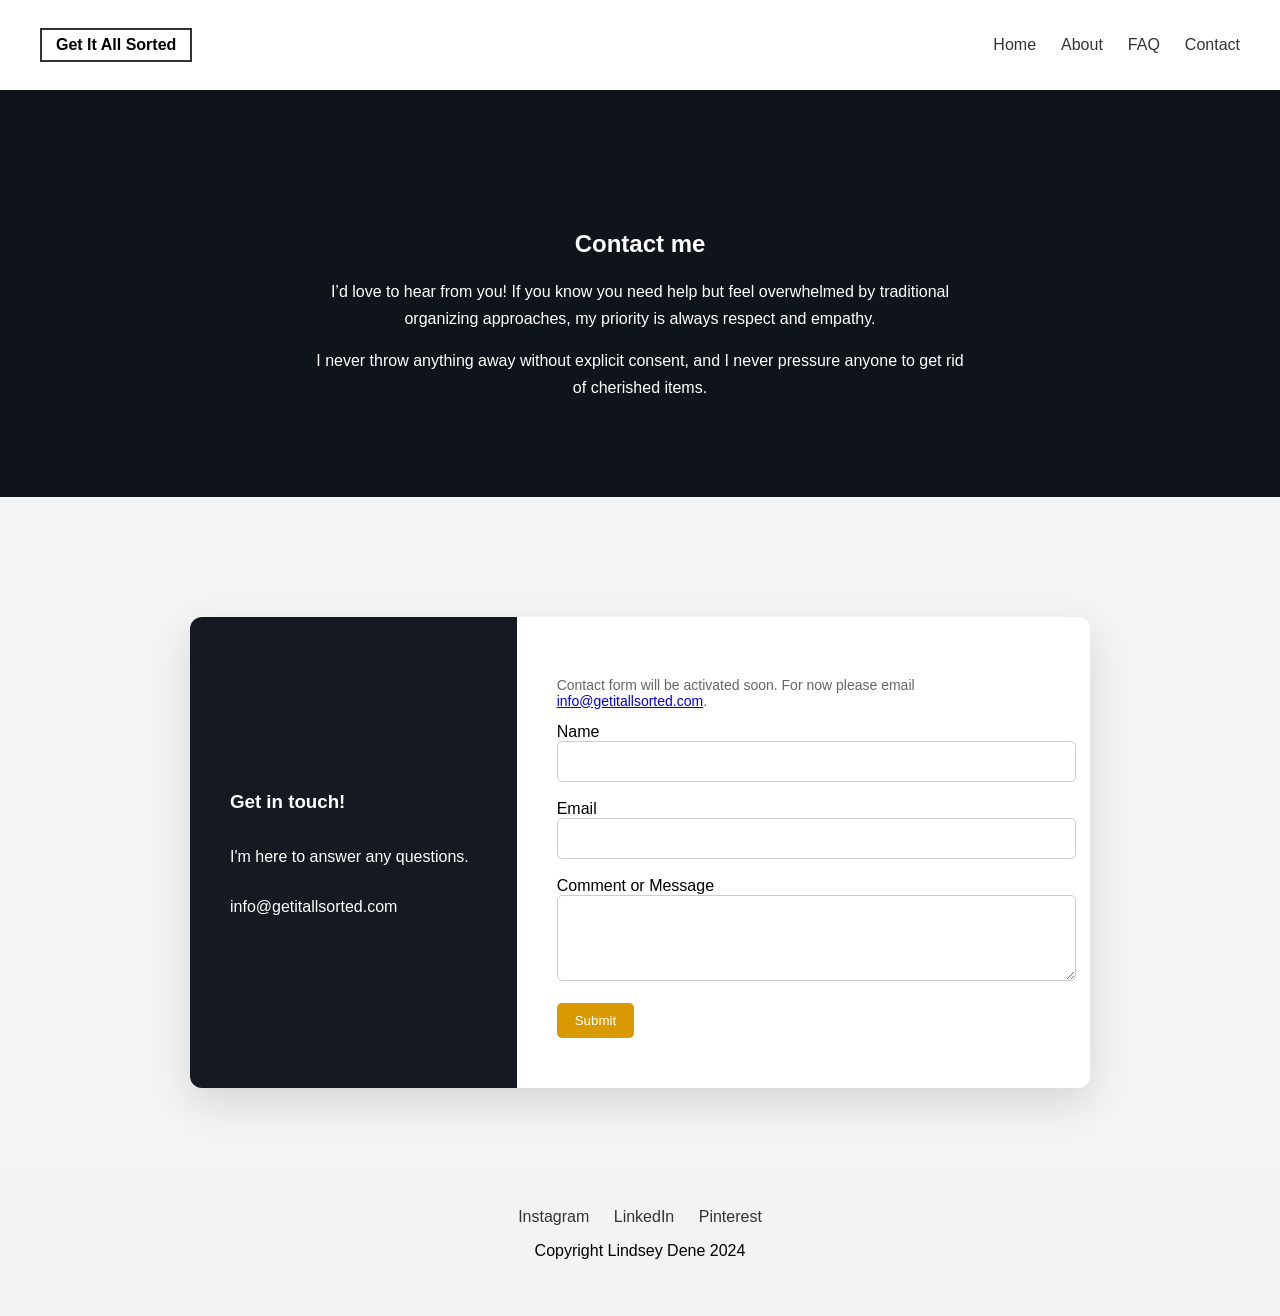
==== contact.html @ 57a903ab "Add files via upload" ====
<!DOCTYPE html>
<html lang="en">
<head>

<meta charset="UTF-8">
<meta name="viewport" content="width=device-width, initial-scale=1.0">

<title>Contact</title>

<link rel="stylesheet" href="style.css">

</head>

<body>

<nav class="navbar">

<div class="logo-box">Get It All Sorted</div>

<ul>
<li><a href="index.html">Home</a></li>
<li><a href="about.html">About</a></li>
<li><a href="faq.html">FAQ</a></li>
<li><a href="contact.html">Contact</a></li>
</ul>

</nav>

<main>

<section class="contact-hero">

<h1>Contact me</h1>

<p>
I’d love to hear from you! If you know you need help but feel overwhelmed by traditional organizing approaches, my priority is always respect and empathy.
</p>

<p>
I never throw anything away without explicit consent, and I never pressure anyone to get rid of cherished items.
</p>

</section>

<section class="contact-section">

<div class="contact-card">

<div class="contact-info">

<h3>Get in touch!</h3>

<p>I'm here to answer any questions.</p>

<p class="contact-email">info@getitallsorted.com</p>

</div>

<div class="contact-form">

<form>

<p style="font-size:14px; color:#666; margin-top:10px;">
Contact form will be activated soon. For now please email 
<a href="mailto:info@getitallsorted.com">info@getitallsorted.com</a>.
</p>

<label>Name</label>
<input type="text">

<label>Email</label>
<input type="email">

<label>Comment or Message</label>
<textarea rows="4"></textarea>

<button type="submit">Submit</button>


</form>

</div>

</div>

</section>

</main>

<footer class="site-footer">

<div class="socials">

<a href="https://instagram.com/getitall.sorted">Instagram</a>
<a href="https://www.linkedin.com/in/lindseydene/">LinkedIn</a>
<a href="https://pinterest.com/getitallsortedout">Pinterest</a>

</div>

<p>Copyright Lindsey Dene 2024</p>

</footer>

</body>
</html>
---- style.css ----
body{
margin:0;
font-family:Poppins,sans-serif;
display:flex;
flex-direction:column;
min-height:100vh;
}

main{
flex:1;
}

.navbar{
position:sticky;
top:0;
display:flex;
justify-content:space-between;
align-items:center;
padding:20px 40px;
background:white;
box-shadow:0 2px 10px rgba(0,0,0,0.05);
}

.logo-box{
border:2px solid #333;
padding:6px 14px;
font-weight:600;
}

.navbar ul{
display:flex;
gap:25px;
list-style:none;
}

.navbar a{
text-decoration:none;
color:#333;
}

.hero{
display:flex;
min-height:80vh;
}

.hero-left{
flex:1;
background:#0e141a;
color:white;
padding:60px;
display:flex;
flex-direction:column;
justify-content:center;
}

.hero-right{
flex:1;
}

.hero-right img{
width:100%;
height:100%;
object-fit:cover;
}

.hero-tag{
background:#1f2937;
padding:6px 12px;
border-radius:20px;
font-size:12px;
margin-bottom:20px;
}

.cta-btn{
background:#d89a00;
color:white;
padding:12px 20px;
border-radius:6px;
text-decoration:none;
margin-top:20px;
}

.gallery{
padding:80px 20px;
text-align:center;
background:black;
}

.gallery h2{
color:#d89a00;
margin-bottom:40px;
}

.gallery-grid{
display:grid;
grid-template-columns:repeat(auto-fit,minmax(200px,1fr));
gap:30px;
max-width:900px;
margin:auto;
}

.gallery-grid img{
width:100%;
border-radius:6px;
}

.about-container{
display:flex;
gap:50px;
max-width:1100px;
margin:auto;
align-items:stretch;
}

.about-image img{
width:100%;
height:100%;
object-fit:cover;
}

.faq-page{
max-width:800px;
margin:auto;
padding:80px 20px;
}

.faq-question{
font-weight:700;
}

.contact-hero{
background:#0e141a;
color:white;
text-align:center;
padding:120px 20px 160px;
}

.contact-hero p{
max-width:650px;
margin:15px auto;
line-height:1.7;
}

.contact-section{
background:#f4f4f4;
padding:120px 20px 80px;
margin-top:-80px;
}

.contact-card{
display:flex;
max-width:900px;
margin:auto;
background:white;
border-radius:12px;
overflow:hidden;
box-shadow:0 15px 40px rgba(0,0,0,0.12);
}

.contact-info{
background:#141922;
color:white;
padding:50px 40px;
flex:1;
display:flex;
flex-direction:column;
justify-content:center;
}

.contact-form{
flex:2;
padding:50px 40px;
}

.contact-form input,
.contact-form textarea{
width:100%;
margin-bottom:18px;
padding:12px;
border:1px solid #ccc;
border-radius:5px;
}

.contact-form button{
background:#d89a00;
color:white;
padding:10px 18px;
border:none;
border-radius:5px;
cursor:pointer;
}

.site-footer{
margin-top:auto;
text-align:center;
padding:40px;
background:#f3f3f3;
}

.site-footer a{
margin:0 10px;
text-decoration:none;
color:#333;
}
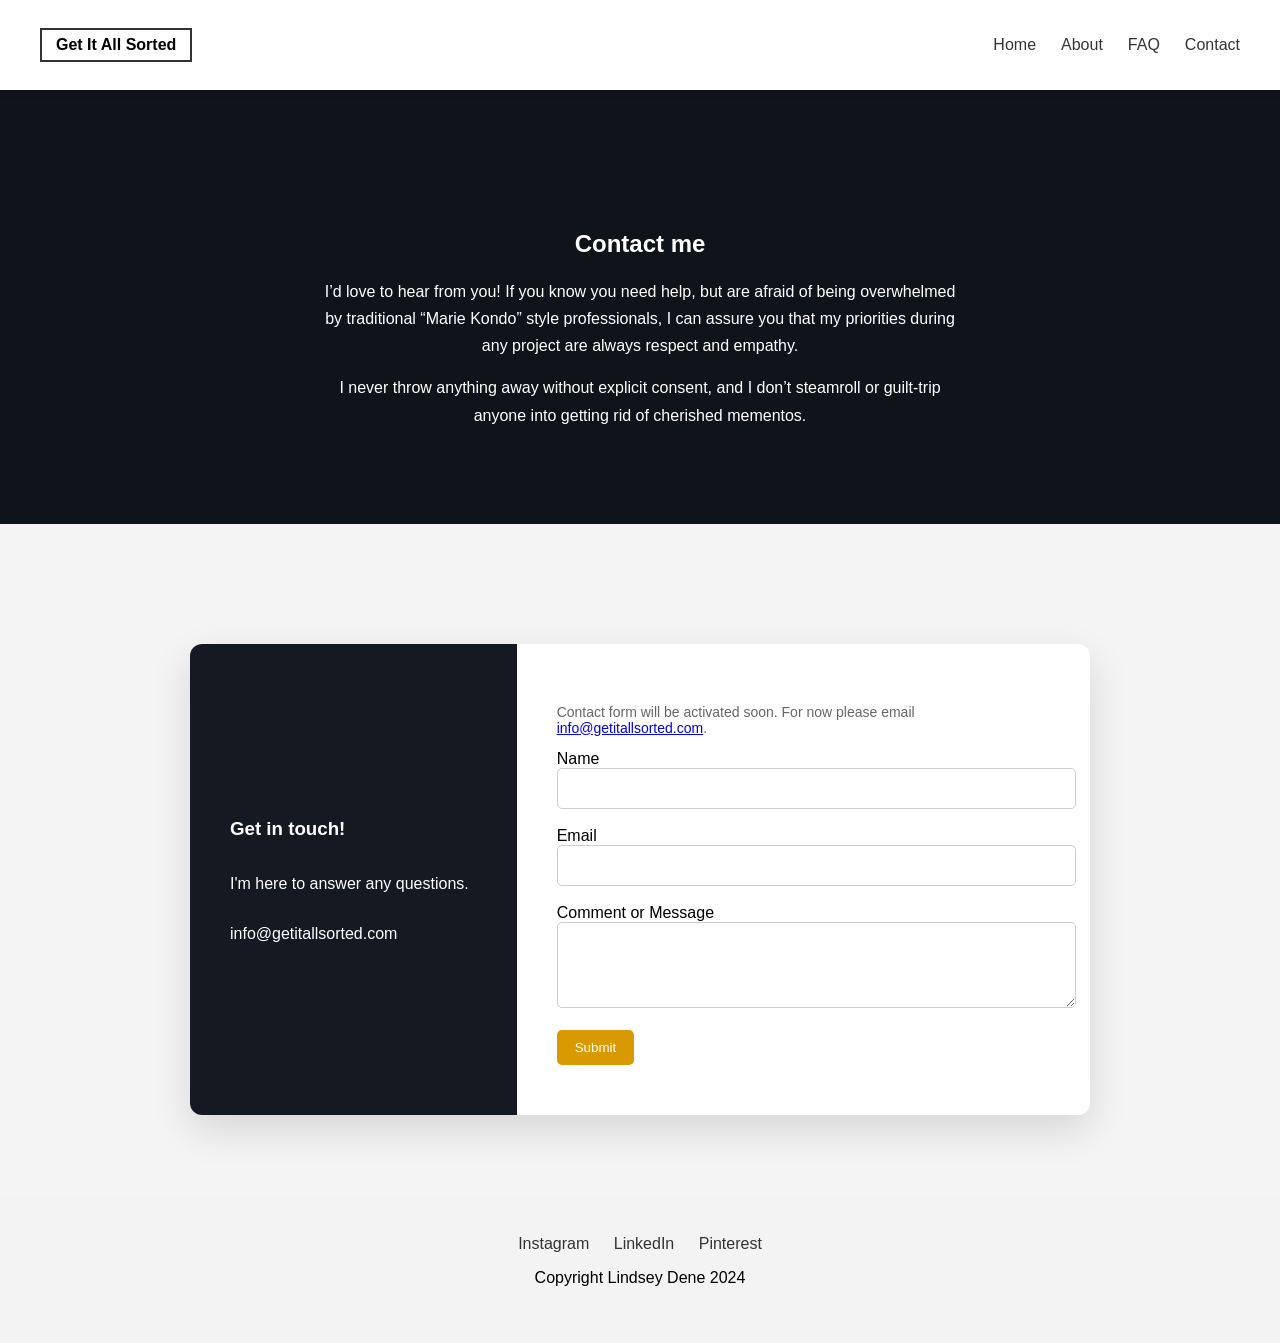
==== commit 6e5dc0c2: "Revise contact page text for improved messaging Updated contact page content for clarity and empathy" ====
--- a/contact.html
+++ b/contact.html
@@ -33,11 +33,11 @@
 <h1>Contact me</h1>
 
 <p>
-I’d love to hear from you! If you know you need help but feel overwhelmed by traditional organizing approaches, my priority is always respect and empathy.
+I’d love to hear from you! If you know you need help, but are afraid of being overwhelmed by traditional “Marie Kondo” style professionals, I can assure you that my priorities during any project are always respect and empathy.
 </p>
 
 <p>
-I never throw anything away without explicit consent, and I never pressure anyone to get rid of cherished items.
+I never throw anything away without explicit consent, and I don’t steamroll or guilt-trip anyone into getting rid of cherished mementos.
 </p>
 
 </section>
@@ -102,4 +102,5 @@
 </footer>
 
 </body>
-</html>+
+</html>
--- a/style.css
+++ b/style.css
@@ -197,8 +197,76 @@
 background:#f3f3f3;
 }
 
+/* MOBILE RESPONSIVE FIX */
+
+@media (max-width: 900px){
+
+.navbar{
+padding:15px 20px;
+}
+
+.navbar ul{
+gap:15px;
+font-size:14px;
+}
+
+
+.hero{
+flex-direction:column;
+}
+
+.hero-left{
+padding:40px 25px;
+text-align:center;
+}
+
+.hero-right{
+height:300px;
+}
+
+
+.gallery-grid{
+grid-template-columns:1fr 1fr;
+gap:15px;
+}
+
+
+.about-container{
+flex-direction:column;
+padding:0 20px;
+}
+
+.about-image img{
+height:auto;
+}
+
+
+.contact-card{
+flex-direction:column;
+}
+
+.contact-info{
+text-align:center;
+}
+
+.contact-form{
+padding:30px 25px;
+}
+
+
+.faq-page{
+padding:60px 20px;
+}
+
+}
 .site-footer a{
 margin:0 10px;
 text-decoration:none;
 color:#333;
-}+
+}
+
+.about-text p{
+line-height:1.8;
+margin-bottom:18px;
+}
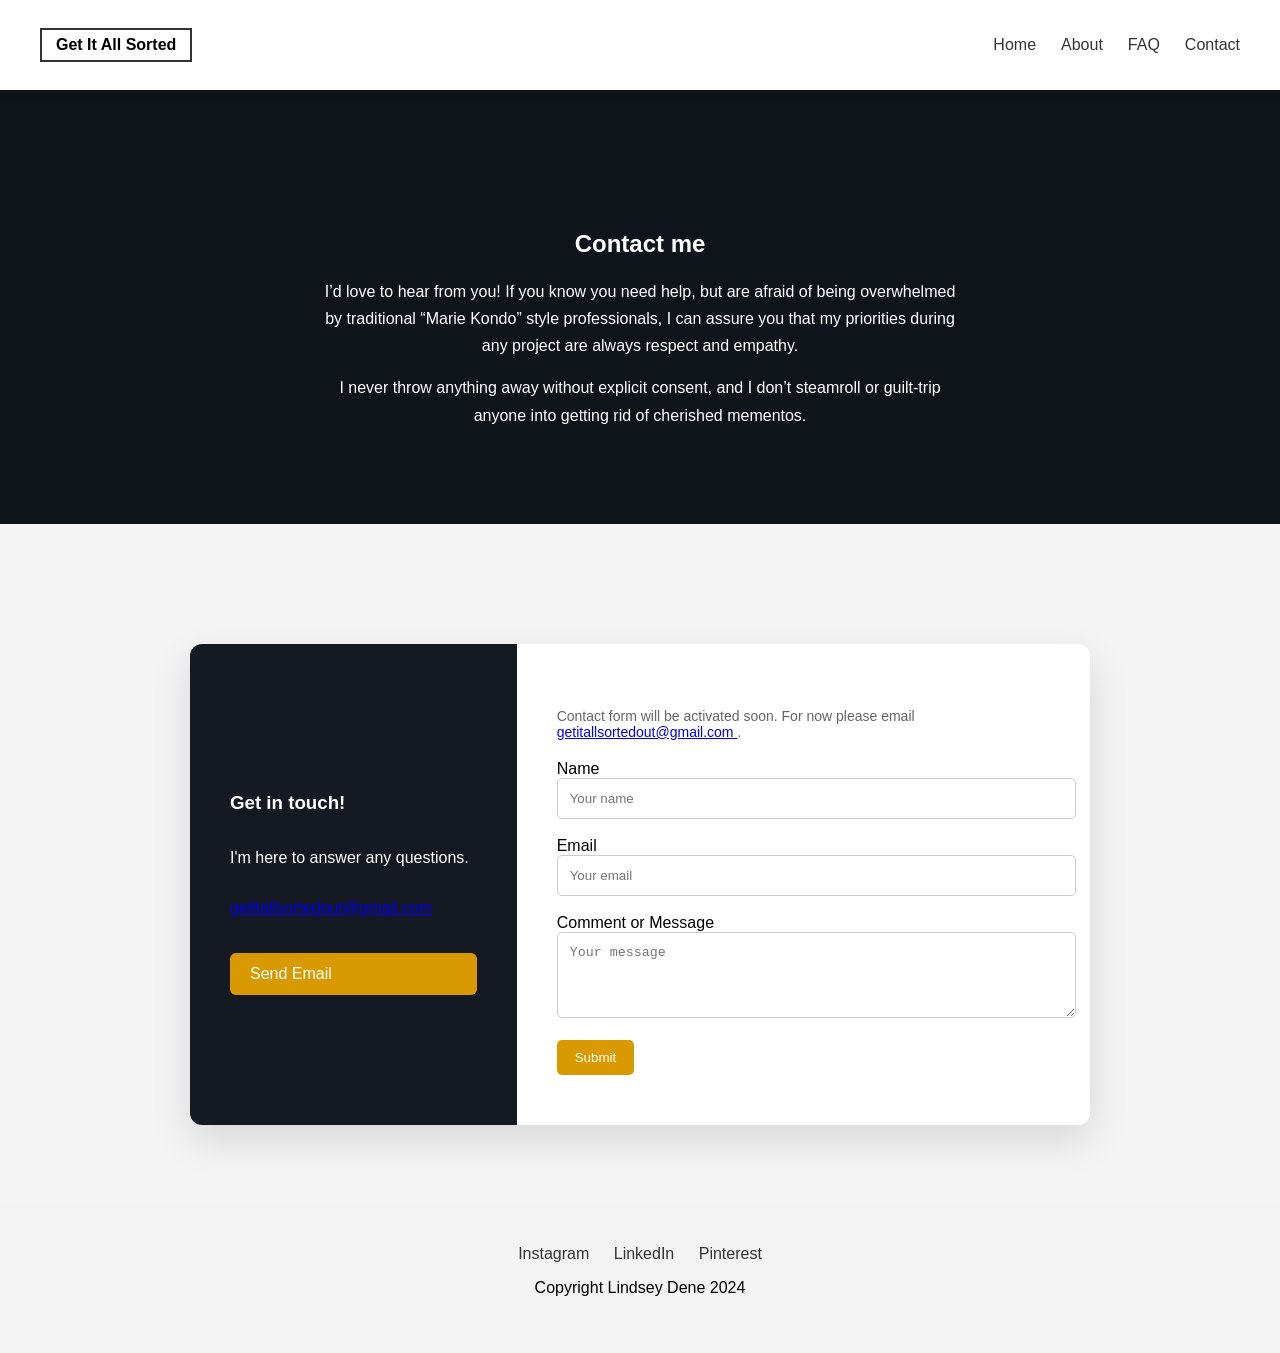
==== commit b869e02b: "Revise contact page with new email and form updates Updated contact information and improved form st" ====
--- a/contact.html
+++ b/contact.html
@@ -42,6 +42,7 @@
 
 </section>
 
+
 <section class="contact-section">
 
 <div class="contact-card">
@@ -52,30 +53,41 @@
 
 <p>I'm here to answer any questions.</p>
 
-<p class="contact-email">info@getitallsorted.com</p>
+<p class="contact-email">
+<a href="mailto:getitallsortedout@gmail.com">
+getitallsortedout@gmail.com
+</a>
+</p>
+
+<a class="cta-btn" href="mailto:getitallsortedout@gmail.com">
+Send Email
+</a>
 
 </div>
 
+
 <div class="contact-form">
 
-<form>
+<form onsubmit="return false;">
 
-<p style="font-size:14px; color:#666; margin-top:10px;">
-Contact form will be activated soon. For now please email 
-<a href="mailto:info@getitallsorted.com">info@getitallsorted.com</a>.
+<p style="font-size:14px;color:#666;margin-bottom:20px;">
+Contact form will be activated soon.  
+For now please email 
+<a href="mailto:getitallsortedout@gmail.com">
+getitallsortedout@gmail.com
+</a>.
 </p>
 
 <label>Name</label>
-<input type="text">
+<input type="text" placeholder="Your name">
 
 <label>Email</label>
-<input type="email">
+<input type="email" placeholder="Your email">
 
 <label>Comment or Message</label>
-<textarea rows="4"></textarea>
+<textarea rows="4" placeholder="Your message"></textarea>
 
 <button type="submit">Submit</button>
-
 
 </form>
 
@@ -86,6 +98,7 @@
 </section>
 
 </main>
+
 
 <footer class="site-footer">
 
@@ -102,5 +115,4 @@
 </footer>
 
 </body>
-
 </html>
--- a/style.css
+++ b/style.css
@@ -112,10 +112,14 @@
 align-items:stretch;
 }
 
+.about-image{
+max-width:420px;
+}
+
 .about-image img{
 width:100%;
-height:100%;
-object-fit:cover;
+height:auto;
+object-fit:contain;
 }
 
 .faq-page{
@@ -270,3 +274,4 @@
 line-height:1.8;
 margin-bottom:18px;
 }
+
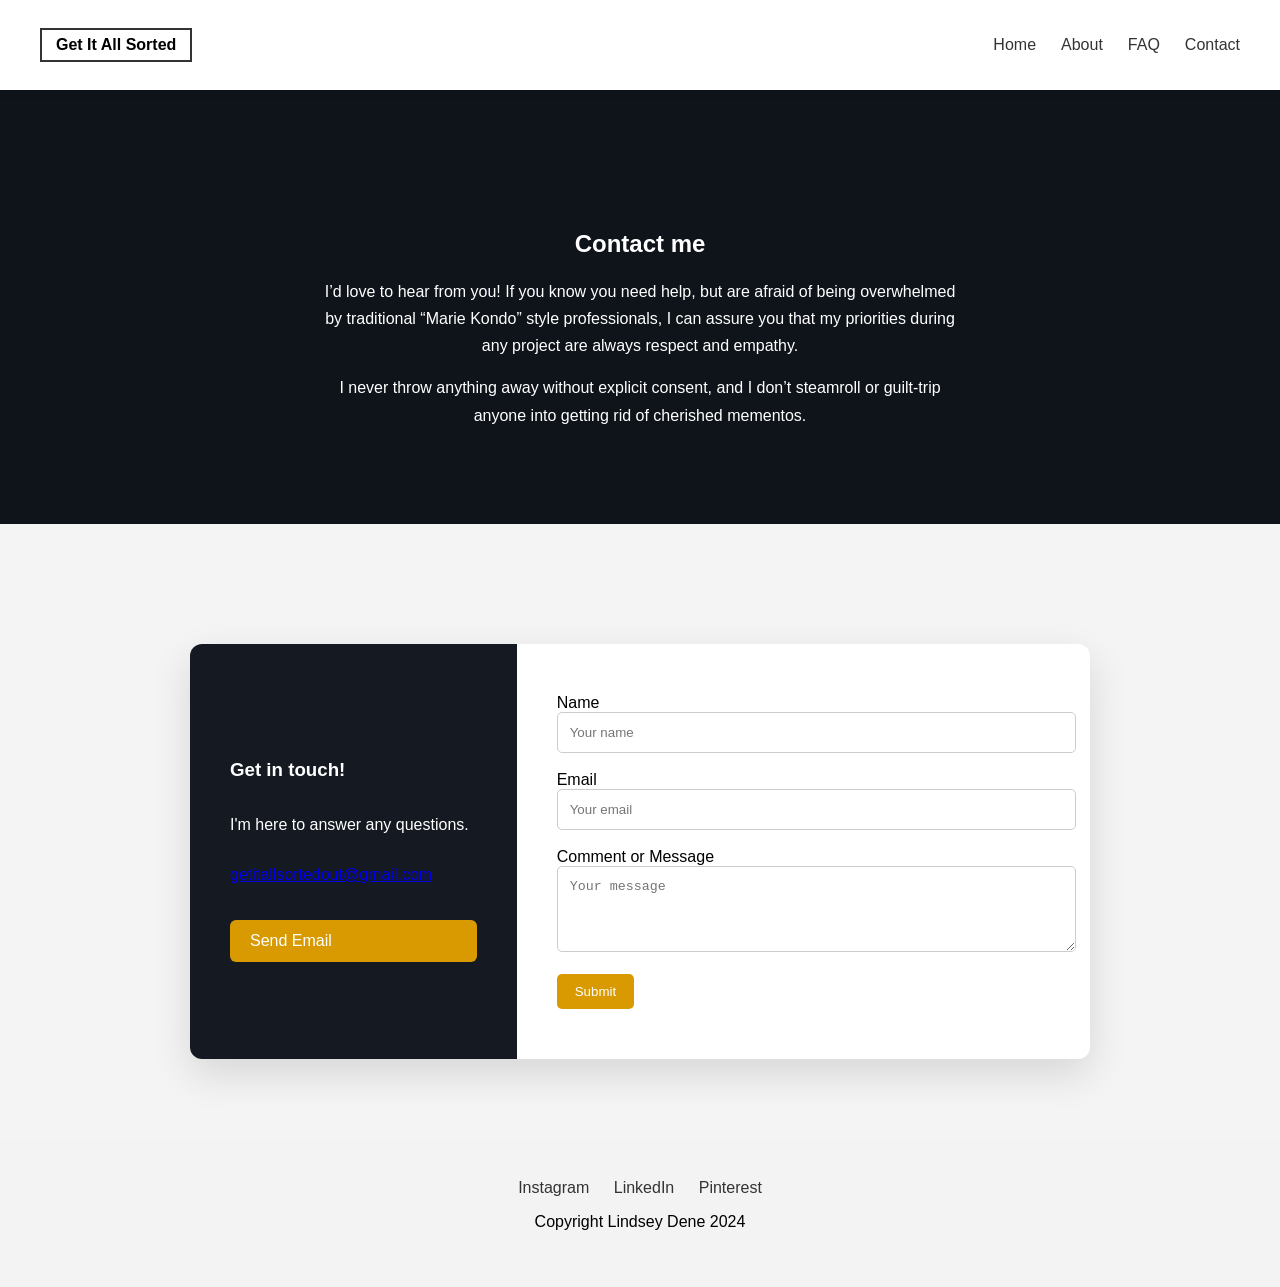
==== commit ee18ef48: "Add README, working contact form and page titles; remove duplicate files - Remove duplicate images f" ====
--- a/contact.html
+++ b/contact.html
@@ -1,118 +1,112 @@
-<!DOCTYPE html>
-<html lang="en">
-<head>
-
-<meta charset="UTF-8">
-<meta name="viewport" content="width=device-width, initial-scale=1.0">
-
-<title>Contact</title>
-
-<link rel="stylesheet" href="style.css">
-
-</head>
-
-<body>
-
-<nav class="navbar">
-
-<div class="logo-box">Get It All Sorted</div>
-
-<ul>
-<li><a href="index.html">Home</a></li>
-<li><a href="about.html">About</a></li>
-<li><a href="faq.html">FAQ</a></li>
-<li><a href="contact.html">Contact</a></li>
-</ul>
-
-</nav>
-
-<main>
-
-<section class="contact-hero">
-
-<h1>Contact me</h1>
-
-<p>
-I’d love to hear from you! If you know you need help, but are afraid of being overwhelmed by traditional “Marie Kondo” style professionals, I can assure you that my priorities during any project are always respect and empathy.
-</p>
-
-<p>
-I never throw anything away without explicit consent, and I don’t steamroll or guilt-trip anyone into getting rid of cherished mementos.
-</p>
-
-</section>
-
-
-<section class="contact-section">
-
-<div class="contact-card">
-
-<div class="contact-info">
-
-<h3>Get in touch!</h3>
-
-<p>I'm here to answer any questions.</p>
-
-<p class="contact-email">
-<a href="mailto:getitallsortedout@gmail.com">
-getitallsortedout@gmail.com
-</a>
-</p>
-
-<a class="cta-btn" href="mailto:getitallsortedout@gmail.com">
-Send Email
-</a>
-
-</div>
-
-
-<div class="contact-form">
-
-<form onsubmit="return false;">
-
-<p style="font-size:14px;color:#666;margin-bottom:20px;">
-Contact form will be activated soon.  
-For now please email 
-<a href="mailto:getitallsortedout@gmail.com">
-getitallsortedout@gmail.com
-</a>.
-</p>
-
-<label>Name</label>
-<input type="text" placeholder="Your name">
-
-<label>Email</label>
-<input type="email" placeholder="Your email">
-
-<label>Comment or Message</label>
-<textarea rows="4" placeholder="Your message"></textarea>
-
-<button type="submit">Submit</button>
-
-</form>
-
-</div>
-
-</div>
-
-</section>
-
-</main>
-
-
-<footer class="site-footer">
-
-<div class="socials">
-
-<a href="https://instagram.com/getitall.sorted">Instagram</a>
-<a href="https://www.linkedin.com/in/lindseydene/">LinkedIn</a>
-<a href="https://pinterest.com/getitallsortedout">Pinterest</a>
-
-</div>
-
-<p>Copyright Lindsey Dene 2024</p>
-
-</footer>
-
-</body>
-</html>
+<!DOCTYPE html>
+<html lang="en">
+<head>
+
+<meta charset="UTF-8">
+<meta name="viewport" content="width=device-width, initial-scale=1.0">
+
+<title>Contact | Get It All Sorted</title>
+
+<link rel="stylesheet" href="style.css">
+
+</head>
+
+<body>
+
+<nav class="navbar">
+
+<div class="logo-box">Get It All Sorted</div>
+
+<ul>
+<li><a href="index.html">Home</a></li>
+<li><a href="about.html">About</a></li>
+<li><a href="faq.html">FAQ</a></li>
+<li><a href="contact.html">Contact</a></li>
+</ul>
+
+</nav>
+
+<main>
+
+<section class="contact-hero">
+
+<h1>Contact me</h1>
+
+<p>
+I’d love to hear from you! If you know you need help, but are afraid of being overwhelmed by traditional “Marie Kondo” style professionals, I can assure you that my priorities during any project are always respect and empathy.
+</p>
+
+<p>
+I never throw anything away without explicit consent, and I don’t steamroll or guilt-trip anyone into getting rid of cherished mementos.
+</p>
+
+</section>
+
+
+<section class="contact-section">
+
+<div class="contact-card">
+
+<div class="contact-info">
+
+<h3>Get in touch!</h3>
+
+<p>I'm here to answer any questions.</p>
+
+<p class="contact-email">
+<a href="mailto:getitallsortedout@gmail.com">
+getitallsortedout@gmail.com
+</a>
+</p>
+
+<a class="cta-btn" href="mailto:getitallsortedout@gmail.com">
+Send Email
+</a>
+
+</div>
+
+
+<div class="contact-form">
+
+<form id="contact-form">
+
+<label for="contact-name">Name</label>
+<input type="text" id="contact-name" name="name" placeholder="Your name" required>
+
+<label for="contact-email">Email</label>
+<input type="email" id="contact-email" name="email" placeholder="Your email" required>
+
+<label for="contact-message">Comment or Message</label>
+<textarea id="contact-message" name="message" rows="4" placeholder="Your message" required></textarea>
+
+<button type="submit">Submit</button>
+
+</form>
+
+</div>
+
+</div>
+
+</section>
+
+</main>
+
+
+<footer class="site-footer">
+
+<div class="socials">
+
+<a href="https://instagram.com/getitall.sorted">Instagram</a>
+<a href="https://www.linkedin.com/in/lindseydene/">LinkedIn</a>
+<a href="https://pinterest.com/getitallsortedout">Pinterest</a>
+
+</div>
+
+<p>Copyright Lindsey Dene 2024</p>
+
+</footer>
+
+<script src="script.js"></script>
+
+</body>
+</html>
